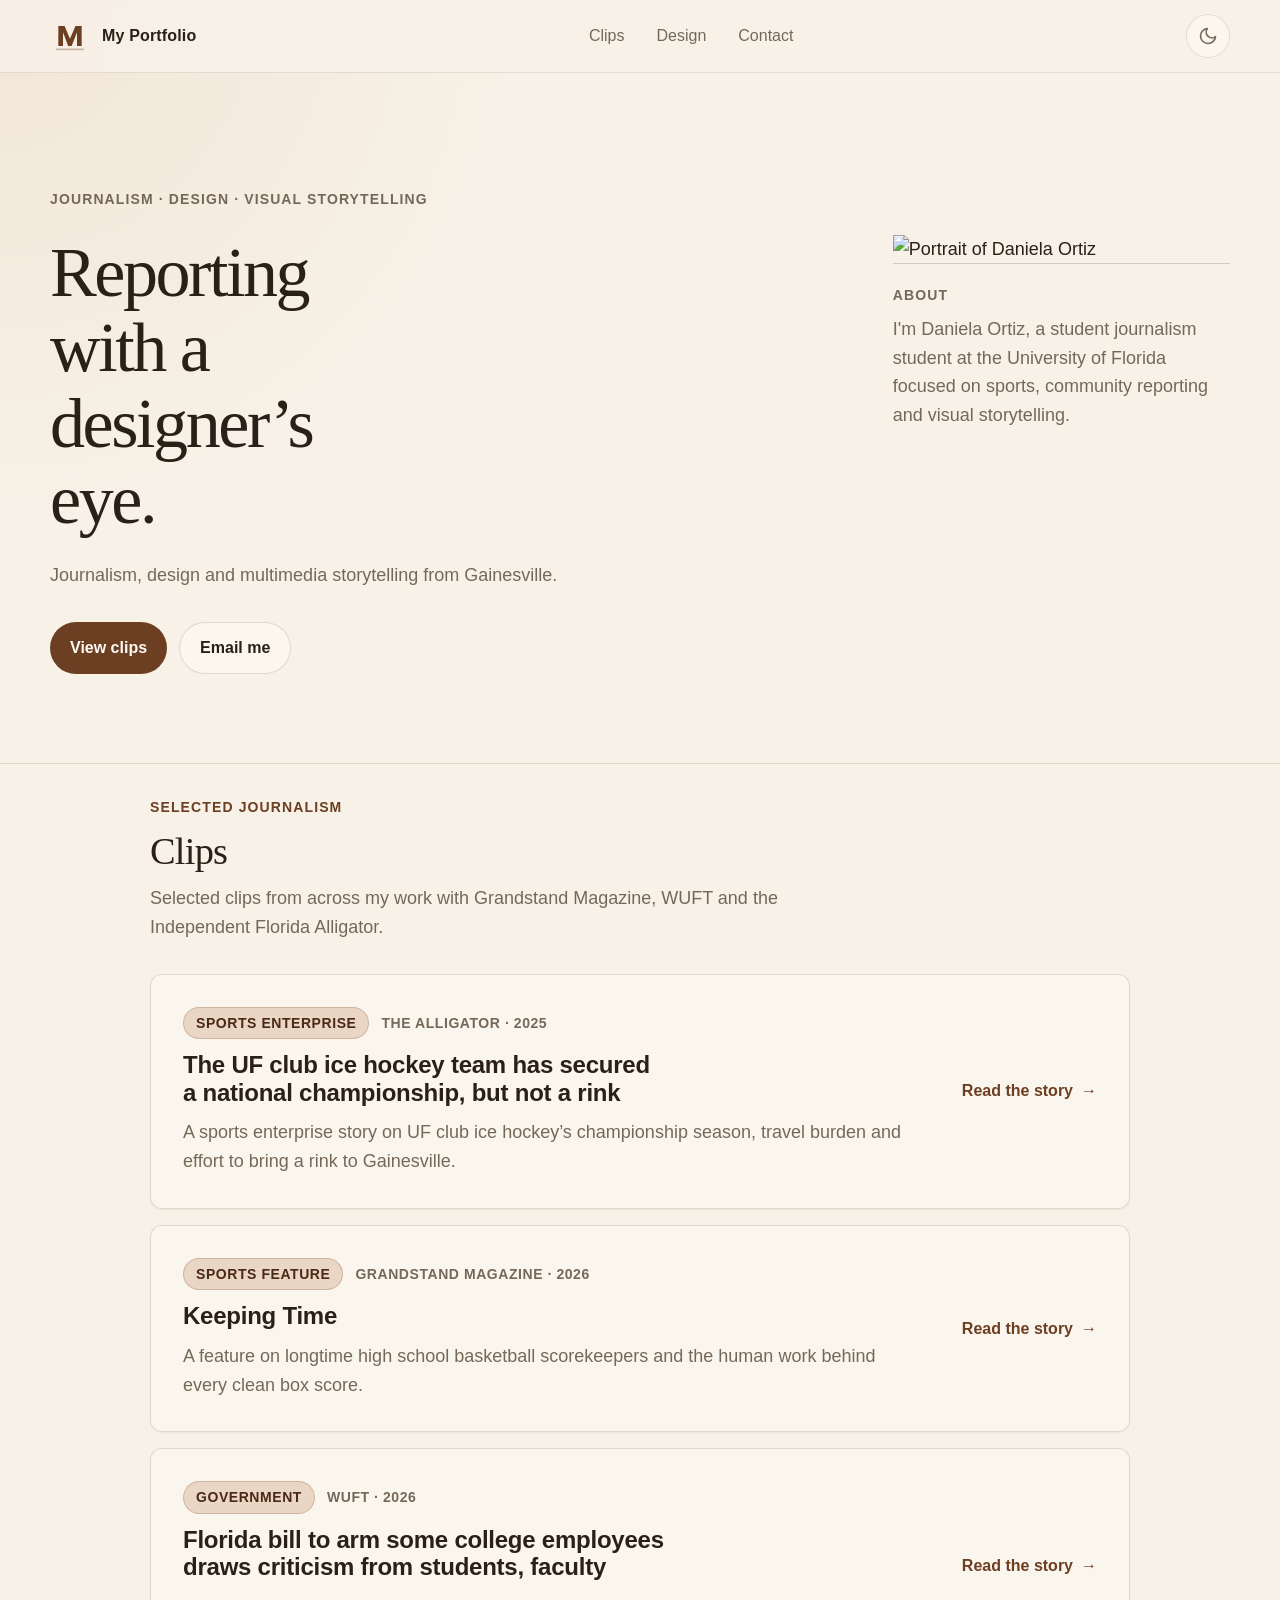
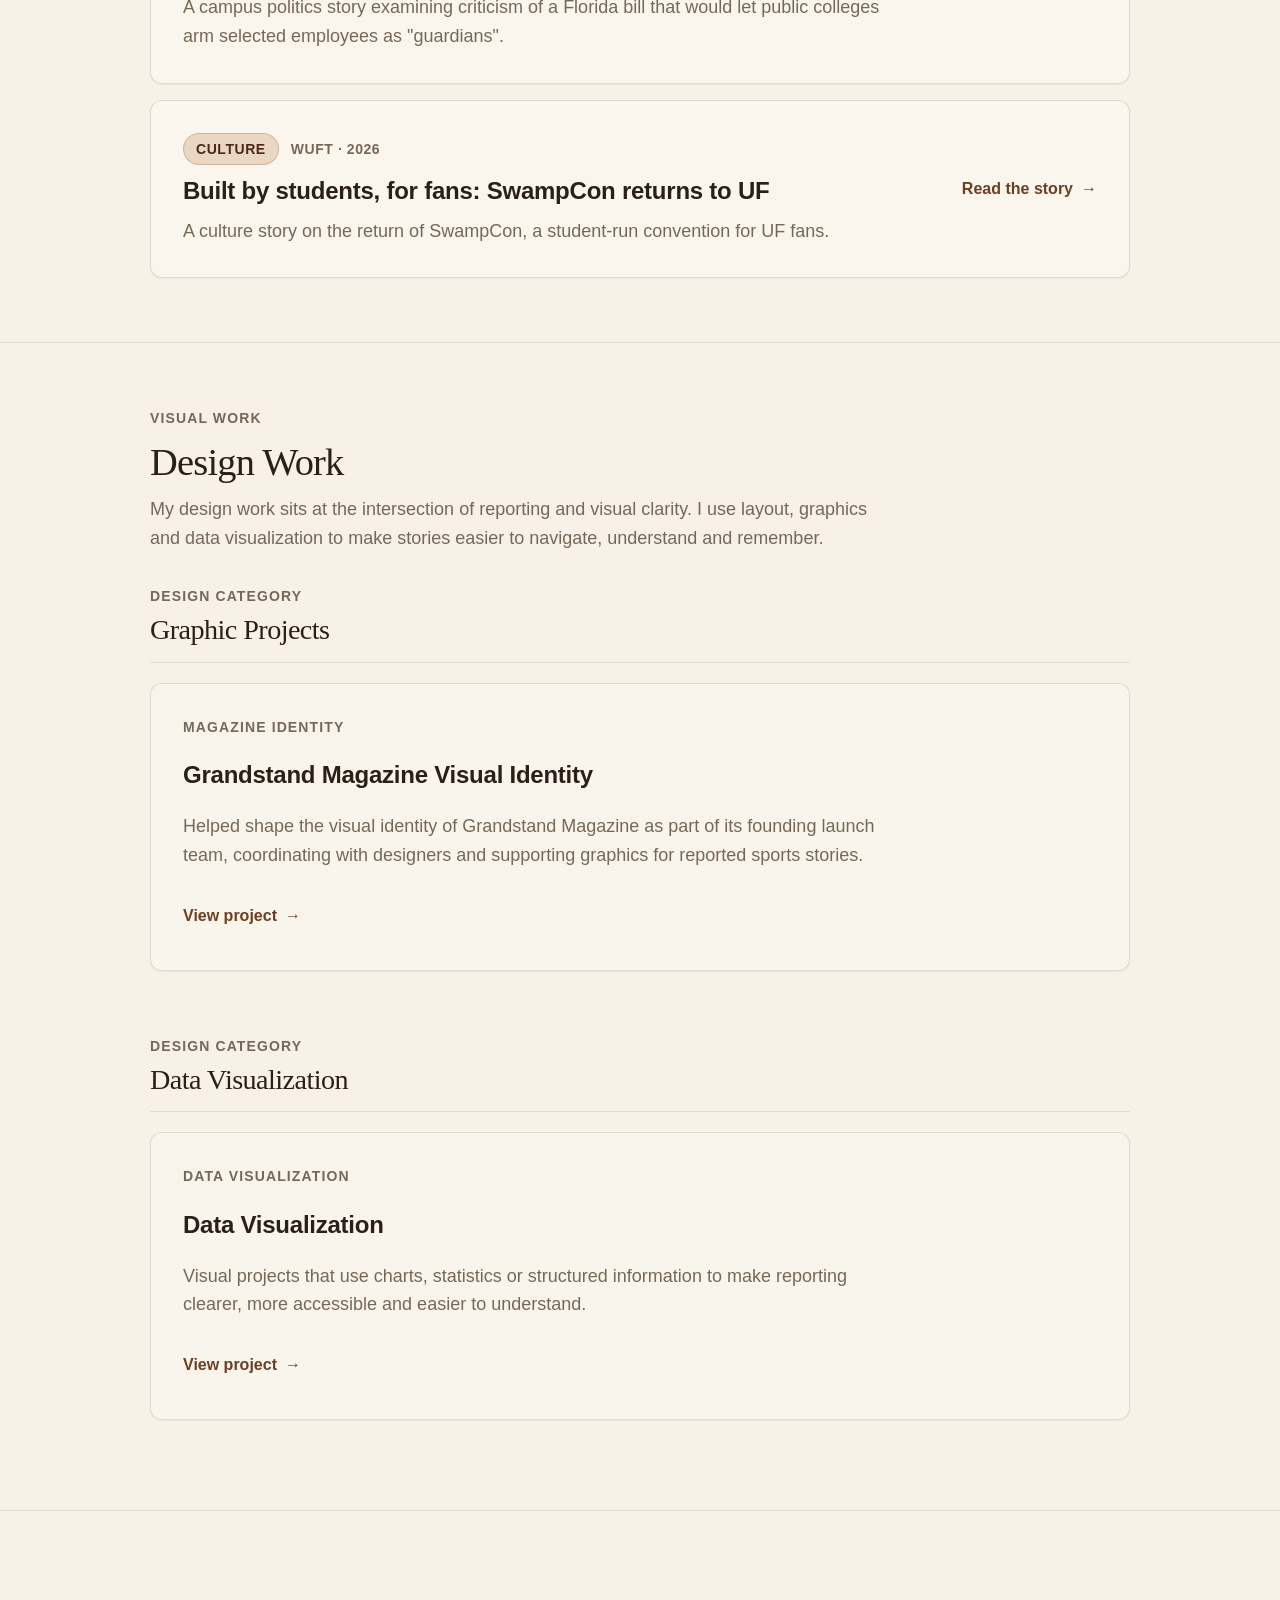
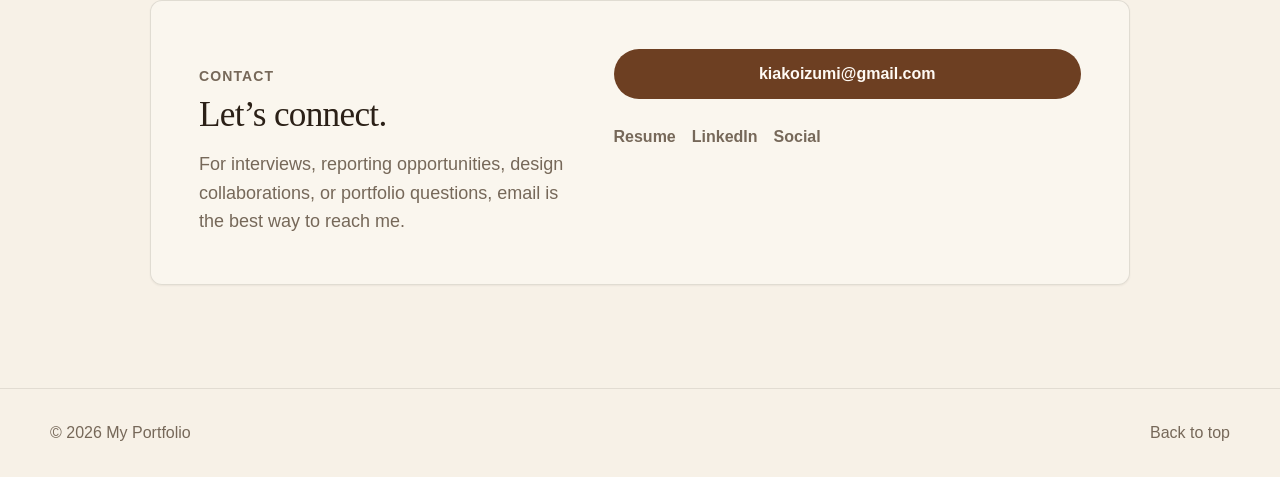
==== index.html @ 0cd1ca22 "Add portfolio website" ====
<!doctype html>
<html lang="en">
  <head>
    <meta charset="utf-8" />
    <meta name="viewport" content="width=device-width, initial-scale=1" />
    <title>Daniela Ortiz | Journalism & Design</title>
    <meta
      name="description"
      content="A minimal portfolio for journalism clips, design work, reporting interests, and contact information."
    />
    <meta property="og:title" content="My Portfolio | Journalism & Design" />
    <meta
      property="og:description"
      content="Journalism clips and design work in a clean, warm portfolio."
    />
    <meta property="og:type" content="website" />
    <link rel="preconnect" href="https://api.fontshare.com" />
    <link
      href="https://api.fontshare.com/v2/css?f[]=boska@400,500,700&f[]=satoshi@400,500,700&display=swap"
      rel="stylesheet"
    />
    <link rel="stylesheet" href="./base.css" />
    <link rel="stylesheet" href="./style.css" />
    <script defer src="./app.js"></script>
  </head>
  <body>
    <a class="skip-link" href="#main">Skip to content</a>

    <header class="site-header">
      <nav class="nav container" aria-label="Primary navigation">
        <a class="brand" href="#top" aria-label="My Portfolio home">
          <svg
            class="brand-mark"
            viewBox="0 0 48 48"
            fill="none"
            aria-hidden="true"
            focusable="false"
          >
            <path
              d="M10 36V12h7.5L24 27.2 30.5 12H38v24h-5.6V19.4L26 36h-4.2l-6.2-16.6V36H10Z"
              fill="currentColor"
            />
            <path
              d="M8 40h32"
              stroke="currentColor"
              stroke-width="2"
              stroke-linecap="round"
              opacity=".32"
            />
          </svg>
          <span>My Portfolio</span>
        </a>

        <div class="nav-links" aria-label="Section links">
          <a href="#clips">Clips</a>
          <a href="#design">Design</a>
          <a href="#contact">Contact</a>
        </div>

        <button class="theme-toggle" type="button" data-theme-toggle aria-label="Switch color theme">
          <svg width="20" height="20" viewBox="0 0 24 24" fill="none" aria-hidden="true">
            <path
              d="M21 12.79A9 9 0 1 1 11.21 3 7 7 0 0 0 21 12.79z"
              stroke="currentColor"
              stroke-width="2"
              stroke-linecap="round"
              stroke-linejoin="round"
            />
          </svg>
        </button>
      </nav>
    </header>

    <main id="main">
      <section class="hero container" id="top" aria-labelledby="hero-title">
        <div class="eyebrow">Journalism · Design · Visual storytelling</div>
        <div class="hero-grid">
          <div class="hero-copy">
            <h1 id="hero-title">Reporting with a designer’s eye.</h1>
            <p>
              Journalism, design and multimedia storytelling from Gainesville.
            </p>
            <div class="hero-actions" aria-label="Primary actions">
              <a class="button button-primary" href="#clips">View clips</a>
              <a class="button button-secondary" href="mailto:dortizjournalist.com">Email me</a>
            </div>
          </div>

          <aside class="hero-aside" aria-label="Portfolio note">
  <figure class="hero-photo-card">
    <img
      src="./assets/daniela-ortiz1.jpg"
      alt="Portrait of Daniela Ortiz"
    />
  </figure>

  <div class="hero-note">
    <p class="note-label">About</p>
    <p>
      I'm Daniela Ortiz, a student journalism student at the University of Florida focused on sports, community reporting and visual storytelling.
    </p>
  </div>
</aside>
        </div>
      </section>

 <section class="section section-tight clips-section" id="clips" aria-labelledby="clips-title">
  <div class="container section-heading">
    <p class="section-kicker">Selected journalism</p>
    <h2 id="clips-title">Clips</h2>
    <p>
      Selected clips from across my work with Grandstand Magazine, WUFT and the Independent Florida Alligator.
    </p>
  </div>

        <div class="container clip-list">
          <article class="clip-card">
            <div class="card-meta">
              <span class="tag">Sports Enterprise</span>
              <span>The Alligator · 2025</span>
            </div>
            <h3>The UF club ice hockey team has secured a national championship, but not a rink</h3>
            <p>
              A sports enterprise story on UF club ice hockey’s championship season, travel burden and effort to bring a rink to Gainesville.
            </p>
            <a class="text-link" href="https://www.alligator.org/article/2025/09/the-uf-club-ice-hockey-team-has-secured-a-national-championship-but-not-a-rink" aria-label="https://www.alligator.org/article/2025/09/the-uf-club-ice-hockey-team-has-secured-a-national-championship-but-not-a-rink">
            Read the story
            </a>
          </article>

          <article class="clip-card">
            <div class="card-meta">
              <span class="tag">Sports Feature</span>
              <span>Grandstand Magazine · 2026</span>
            </div>
            <h3>Keeping Time</h3>
            <p>
              A feature on longtime high school basketball scorekeepers and the human work behind every clean box score.
            </p>
            <a class="text-link" href="https://www.grandstandmag.com/features/high-school-basketball-scorekeepers-gainesville-santa-fe/" aria-label="https://www.grandstandmag.com/features/high-school-basketball-scorekeepers-gainesville-santa-fe/">
              Read the story
            </a>
          </article>

          <article class="clip-card">
            <div class="card-meta">
              <span class="tag">Government</span>
              <span>WUFT · 2026</span>
            </div>
            <h3>Florida bill to arm some college employees draws criticism from students, faculty</h3>
            <p>
              A campus politics story examining criticism of a Florida bill that would 
              let public colleges arm selected employees as "guardians".
            </p>
            <a class="text-link" href="https://www.wuft.org/politics/2026-04-06/florida-bill-to-arm-some-college-employees-draws-criticism-from-students-faculty" aria-label="https://www.wuft.org/politics/2026-04-06/florida-bill-to-arm-some-college-employees-draws-criticism-from-students-faculty">
              Read the story
            </a>
          </article>

          <article class="clip-card">
            <div class="card-meta">
              <span class="tag">Culture</span>
              <span>WUFT · 2026</span>
            </div>
            <h3>Built by students, for fans: SwampCon returns to UF</h3>
            <p>
              A culture story on the return of SwampCon, a student-run convention for UF fans.
            </p>
            <a class="text-link" href="https://www.wuft.org/text/2026-02-28/built-by-students-for-fans-swampcon-returns-to-campus" aria-label="https://www.wuft.org/text/2026-02-28/built-by-students-for-fans-swampcon-returns-to-campus">
              Read the story
            </a>
        </div>
      </section>

  <section class="section design-section" id="design" aria-labelledby="design-title">
  <div class="container section-heading">
    <p class="section-kicker">Visual work</p>
    <h2 id="design-title">Design Work</h2>
    <p>
      My design work sits at the intersection of reporting and visual clarity. I use
      layout, graphics and data visualization to make stories easier to navigate,
      understand and remember.
    </p>
  </div>

  <div class="container design-groups">
    <section class="design-group" aria-labelledby="graphics-title">
      <div class="subsection-heading">
        <p class="section-kicker">Design category</p>
        <h3 id="graphics-title">Graphic Projects</h3>
      </div>

      <div class="design-grid">
        <article class="project-card">
          <p class="project-type">Magazine identity</p>
          <h4>Grandstand Magazine Visual Identity</h4>
          <p>
            Helped shape the visual identity of Grandstand Magazine as part of its
            founding launch team, coordinating with designers and supporting graphics
            for reported sports stories.
          </p>
          <a class="text-link" href="./grandstand-visual-identity.html">
            View project
          </a>
        </article>
      </div>
    </section>

    <section class="design-group" aria-labelledby="dataviz-title">
      <div class="subsection-heading">
        <p class="section-kicker">Design category</p>
        <h3 id="dataviz-title">Data Visualization</h3>
      </div>

      <div class="design-grid">
        <article class="project-card">
          <p class="project-type">Data visualization</p>
          <h4>Data Visualization</h4>
          <p>
            Visual projects that use charts, statistics or structured information to
            make reporting clearer, more accessible and easier to understand.
          </p>
          <a class="text-link" href="./data-visualization.html">
            View project
          </a>
        </article>
      </div>
    </section>
  </div>
</section>
      </section>

      <section class="section contact-section" id="contact" aria-labelledby="contact-title">
        <div class="container contact-card">
          <div>
            <p class="section-kicker">Contact</p>
            <h2 id="contact-title">Let’s connect.</h2>
            <p>
              For interviews, reporting opportunities, design collaborations, or portfolio
              questions, email is the best way to reach me.
            </p>
          </div>
          <div class="contact-actions">
            <a class="button button-primary" href="mailto:kiakoizumi@gmail.com">kiakoizumi@gmail.com</a>
            <div class="social-links" aria-label="Profile links">
              <a href="#" aria-label="Add resume link">Resume</a>
              <a href="#" aria-label="Add LinkedIn link">LinkedIn</a>
              <a href="#" aria-label="Add social link">Social</a>
            </div>
          </div>
        </div>
      </section>
    </main>

    <footer class="site-footer">
      <div class="container footer-inner">
        <p>© 2026 My Portfolio</p>
        <a href="#top">Back to top</a>
      </div>
    </footer>
  </body>
</html>
---- base.css ----
*,
*::before,
*::after {
  box-sizing: border-box;
  margin: 0;
  padding: 0;
}

html {
  -moz-text-size-adjust: none;
  -webkit-text-size-adjust: none;
  text-size-adjust: none;
  -webkit-font-smoothing: antialiased;
  -moz-osx-font-smoothing: grayscale;
  text-rendering: optimizeLegibility;
  scroll-behavior: smooth;
  hanging-punctuation: first last;
  scroll-padding-top: var(--space-20);
}

body {
  min-height: 100dvh;
  line-height: 1.6;
  font-family: var(--font-body, sans-serif);
  font-size: var(--text-base);
  color: var(--color-text);
  background-color: var(--color-bg);
}

img,
picture,
video,
canvas,
svg {
  display: block;
  max-width: 100%;
  height: auto;
}

ul[role='list'],
ol[role='list'] {
  list-style: none;
}

input,
button,
textarea,
select {
  font: inherit;
  color: inherit;
}

h1,
h2,
h3,
h4,
h5,
h6 {
  text-wrap: balance;
  line-height: 1.08;
}

p,
li,
figcaption {
  text-wrap: pretty;
  max-width: 72ch;
}

::selection {
  background: oklch(from var(--color-accent) l c h / 0.22);
  color: var(--color-text);
}

:focus-visible {
  outline: 2px solid var(--color-accent);
  outline-offset: 3px;
  border-radius: var(--radius-sm);
}

@media (prefers-reduced-motion: reduce) {
  *,
  *::before,
  *::after {
    animation-duration: 0.01ms !important;
    animation-iteration-count: 1 !important;
    scroll-behavior: auto !important;
    transition-duration: 0.01ms !important;
  }
}

button {
  cursor: pointer;
  background: none;
  border: none;
}

table {
  border-collapse: collapse;
  width: 100%;
}

a,
button,
[role='button'],
[role='link'],
input,
textarea,
select {
  transition:
    color var(--transition-interactive),
    background var(--transition-interactive),
    border-color var(--transition-interactive),
    box-shadow var(--transition-interactive),
    transform var(--transition-interactive);
}

.sr-only {
  position: absolute;
  width: 1px;
  height: 1px;
  padding: 0;
  margin: -1px;
  overflow: hidden;
  clip: rect(0, 0, 0, 0);
  white-space: nowrap;
  border-width: 0;
}
---- style.css ----
:root,
[data-theme='light'] {
  --font-display: 'Boska', Georgia, serif;
  --font-body: 'Satoshi', 'Inter', sans-serif;

  --text-xs: clamp(0.75rem, 0.7rem + 0.25vw, 0.875rem);
  --text-sm: clamp(0.875rem, 0.8rem + 0.35vw, 1rem);
  --text-base: clamp(1rem, 0.95rem + 0.25vw, 1.125rem);
  --text-lg: clamp(1.125rem, 1rem + 0.75vw, 1.5rem);
  --text-xl: clamp(1.5rem, 1.2rem + 1.25vw, 2.25rem);
  --text-2xl: clamp(2.2rem, 1.5rem + 3.6vw, 5rem);

  --space-1: 0.25rem;
  --space-2: 0.5rem;
  --space-3: 0.75rem;
  --space-4: 1rem;
  --space-5: 1.25rem;
  --space-6: 1.5rem;
  --space-8: 2rem;
  --space-10: 2.5rem;
  --space-12: 3rem;
  --space-16: 4rem;
  --space-20: 5rem;
  --space-24: 6rem;
  --space-32: 8rem;

  --color-bg: #f7f1e7;
  --color-surface: #fbf7ef;
  --color-surface-2: #f0e6d8;
  --color-surface-3: #e5d5c0;
  --color-text: #2b2017;
  --color-muted: #766859;
  --color-faint: #a99b8a;
  --color-border: #d8c8b3;
  --color-accent: #6d3f22;
  --color-accent-strong: #4c2816;
  --color-accent-soft: #ead6c4;

  --radius-sm: 0.375rem;
  --radius-md: 0.5rem;
  --radius-lg: 0.75rem;
  --radius-xl: 1rem;
  --radius-full: 9999px;

  --shadow-sm: 0 1px 2px oklch(0.25 0.04 55 / 0.06);
  --shadow-md:
    0 2px 6px oklch(0.25 0.04 55 / 0.08),
    0 14px 34px oklch(0.25 0.04 55 / 0.08);
  --transition-interactive: 180ms cubic-bezier(0.16, 1, 0.3, 1);

  --content-narrow: 640px;
  --content-default: 980px;
  --content-wide: 1180px;
}

[data-theme='dark'] {
  --color-bg: #18130f;
  --color-surface: #211a15;
  --color-surface-2: #2b221b;
  --color-surface-3: #382b21;
  --color-text: #eee5da;
  --color-muted: #b7a999;
  --color-faint: #807365;
  --color-border: #4a3a2d;
  --color-accent: #d6a276;
  --color-accent-strong: #efd0b2;
  --color-accent-soft: #4a3527;
  --shadow-sm: 0 1px 2px oklch(0 0 0 / 0.32);
  --shadow-md:
    0 2px 8px oklch(0 0 0 / 0.32),
    0 16px 40px oklch(0 0 0 / 0.22);
}

body {
  background:
    radial-gradient(circle at top left, oklch(from var(--color-accent-soft) l c h / 0.45), transparent 32rem),
    linear-gradient(180deg, var(--color-bg), var(--color-bg));
}

a {
  color: inherit;
  text-decoration: none;
}

.skip-link {
  position: fixed;
  left: var(--space-4);
  top: var(--space-4);
  z-index: 100;
  transform: translateY(-160%);
  border: 1px solid var(--color-border);
  border-radius: var(--radius-full);
  background: var(--color-surface);
  color: var(--color-text);
  padding: var(--space-3) var(--space-4);
  box-shadow: var(--shadow-sm);
}

.skip-link:focus {
  transform: translateY(0);
}

.container {
  width: min(100% - clamp(var(--space-6), 6vw, var(--space-16)), var(--content-wide));
  margin-inline: auto;
}

.site-header {
  position: sticky;
  top: 0;
  z-index: 50;
  border-bottom: 1px solid oklch(from var(--color-text) l c h / 0.1);
  background: oklch(from var(--color-bg) l c h / 0.88);
  backdrop-filter: blur(16px);
}

.nav {
  min-height: 72px;
  display: flex;
  align-items: center;
  justify-content: space-between;
  gap: var(--space-4);
}

.brand {
  display: inline-flex;
  align-items: center;
  gap: var(--space-3);
  min-height: 44px;
  font-size: var(--text-sm);
  font-weight: 700;
  letter-spacing: 0.01em;
}

.brand-mark {
  width: 40px;
  color: var(--color-accent);
}

.nav-links {
  display: flex;
  align-items: center;
  gap: clamp(var(--space-3), 3vw, var(--space-8));
  color: var(--color-muted);
  font-size: var(--text-sm);
  font-weight: 500;
}

.nav-links a {
  min-height: 44px;
  display: inline-flex;
  align-items: center;
}

.nav-links a:hover,
.text-link:hover,
.site-footer a:hover,
.social-links a:hover {
  color: var(--color-accent-strong);
}

.theme-toggle {
  width: 44px;
  height: 44px;
  display: grid;
  place-items: center;
  border: 1px solid oklch(from var(--color-text) l c h / 0.12);
  border-radius: var(--radius-full);
  color: var(--color-muted);
  background: var(--color-surface);
}

.theme-toggle:hover {
  color: var(--color-accent-strong);
  box-shadow: var(--shadow-sm);
}

.hero {
  padding-block: clamp(var(--space-16), 9vw, var(--space-32)) clamp(var(--space-12), 7vw, var(--space-24));
}

.eyebrow,
.section-kicker,
.project-type,
.note-label,
.card-meta {
  color: var(--color-muted);
  font-size: var(--text-xs);
  font-weight: 700;
  letter-spacing: 0.08em;
  text-transform: uppercase;
}

.hero-grid {
  display: grid;
  grid-template-columns: minmax(0, 1fr);
  gap: var(--space-10);
  align-items: start;
  margin-top: var(--space-6);
}

.hero-copy h1 {
  max-width: 9.5ch;
  font-family: var(--font-display);
  font-size: var(--text-2xl);
  font-weight: 500;
  letter-spacing: -0.035em;
}

.hero-copy p {
  margin-top: var(--space-6);
  max-width: 62ch;
  color: var(--color-muted);
}

.hero-actions {
  display: flex;
  flex-wrap: wrap;
  gap: var(--space-3);
  margin-top: var(--space-8);
}

.button {
  min-height: 44px;
  display: inline-flex;
  align-items: center;
  justify-content: center;
  border-radius: var(--radius-full);
  padding: var(--space-3) var(--space-5);
  font-size: var(--text-sm);
  font-weight: 700;
}

.button-primary {
  background: var(--color-accent);
  color: #fffaf4;
}

.button-primary:hover {
  background: var(--color-accent-strong);
  transform: translateY(-1px);
}

.button-secondary {
  border: 1px solid oklch(from var(--color-text) l c h / 0.14);
  background: var(--color-surface);
  color: var(--color-text);
}

.button-secondary:hover {
  border-color: oklch(from var(--color-accent) l c h / 0.45);
  box-shadow: var(--shadow-sm);
}

.hero-note {
  max-width: 420px;
  border-top: 1px solid oklch(from var(--color-text) l c h / 0.18);
  padding-top: var(--space-5);
}

.hero-note p:last-child {
  margin-top: var(--space-2);
  color: var(--color-muted);
}

.section {
  padding-block: clamp(var(--space-14, 3.5rem), 7vw, var(--space-24));
}

.section-tight {
  padding-top: var(--space-8);
}

.section-heading {
  display: grid;
  gap: var(--space-3);
  max-width: var(--content-default);
}

.section-heading h2,
.about-grid h2,
.contact-card h2 {
  font-family: var(--font-display);
  font-size: var(--text-xl);
  font-weight: 500;
  letter-spacing: -0.02em;
}

.section-heading p:last-child,
.contact-card p,
.about-copy {
  color: var(--color-muted);
}

.clip-list {
  display: grid;
  gap: var(--space-4);
  margin-top: var(--space-8);
  max-width: var(--content-default);
}

.clip-card,
.project-card,
.contact-card {
  border: 1px solid oklch(from var(--color-text) l c h / 0.12);
  border-radius: var(--radius-lg);
  background: oklch(from var(--color-surface) l c h / 0.82);
  box-shadow: var(--shadow-sm);
}

.clip-card {
  display: grid;
  gap: var(--space-3);
  padding: clamp(var(--space-5), 4vw, var(--space-8));
}

.clip-card:hover,
.project-card:hover {
  box-shadow: var(--shadow-md);
  transform: translateY(-1px);
}

.card-meta {
  display: flex;
  flex-wrap: wrap;
  align-items: center;
  gap: var(--space-3);
  letter-spacing: 0.04em;
}

.tag {
  display: inline-flex;
  align-items: center;
  min-height: 28px;
  border: 1px solid oklch(from var(--color-accent) l c h / 0.22);
  border-radius: var(--radius-full);
  background: var(--color-accent-soft);
  color: var(--color-accent-strong);
  padding: var(--space-1) var(--space-3);
}

.clip-card h3,
.project-card h4 {
  font-size: var(--text-lg);
  font-weight: 700;
  letter-spacing: -0.01em;
}

.clip-card p,
.project-card p:not(.project-type) {
  color: var(--color-muted);
}

.text-link {
  width: max-content;
  min-height: 44px;
  display: inline-flex;
  align-items: center;
  color: var(--color-accent);
  font-size: var(--text-sm);
  font-weight: 700;
}

.text-link::after {
  content: '→';
  margin-left: var(--space-2);
}

.design-groups {
  display: grid;
  gap: clamp(var(--space-10), 6vw, var(--space-16));
  margin-top: var(--space-10);
}

.design-group {
  display: grid;
  gap: var(--space-5);
}

#design .design-groups {
  max-width: var(--content-default);
  margin-inline: auto;
}

.design-section {
  padding-top: clamp(var(--space-6), 4vw, var(--space-12));
}

.subsection-heading {
  display: grid;
  gap: var(--space-2);
  padding-bottom: var(--space-4);
  border-bottom: 1px solid oklch(from var(--color-text) l c h / 0.1);
}

.subsection-heading h3 {
  font-family: var(--font-display);
  font-size: var(--text-xl);
  font-weight: 500;
  letter-spacing: -0.02em;
}

.design-grid {
  display: grid;
  grid-template-columns: repeat(auto-fit, minmax(min(100%, 360px), 1fr));
  gap: var(--space-4);
}


.project-card h4 {
  font-size: var(--text-lg);
  font-weight: 700;
  letter-spacing: -0.01em;
}

.project-card {
  min-height: 280px;
  display: flex;
  flex-direction: column;
  justify-content: space-between;
  gap: var(--space-6);
  padding: clamp(var(--space-5), 4vw, var(--space-8));
}

.featured-project {
  grid-column: 1 / -1;
  min-height: 360px;
}

.project-surface {
  display: grid;
  gap: var(--space-2);
  max-width: 340px;
  border: 1px solid oklch(from var(--color-text) l c h / 0.1);
  border-radius: var(--radius-md);
  background: var(--color-surface-2);
  padding: var(--space-4);
}

.project-surface span {
  display: block;
  height: 12px;
  border-radius: var(--radius-full);
  background: oklch(from var(--color-text) l c h / 0.18);
}

.project-surface span:nth-child(1) {
  width: 72%;
}

.project-surface span:nth-child(2) {
  width: 100%;
}

.project-surface span:nth-child(3) {
  width: 48%;
}

.about-section {
  border-block: 1px solid oklch(from var(--color-text) l c h / 0.1);
  background: oklch(from var(--color-surface) l c h / 0.48);
}

.about-grid {
  display: grid;
  gap: var(--space-8);
  max-width: var(--content-default);
}

.about-copy {
  display: grid;
  gap: var(--space-5);
}

.contact-section {
  padding-bottom: clamp(var(--space-16), 8vw, var(--space-32));
}

.contact-card {
  display: grid;
  gap: var(--space-8);
  padding: clamp(var(--space-6), 5vw, var(--space-12));
  max-width: var(--content-default);
}

.contact-card h2 {
  margin-top: var(--space-2);
}

.contact-card p {
  margin-top: var(--space-4);
}

.contact-actions {
  display: grid;
  gap: var(--space-4);
  align-content: start;
}

.social-links {
  display: flex;
  flex-wrap: wrap;
  gap: var(--space-4);
  color: var(--color-muted);
  font-size: var(--text-sm);
  font-weight: 700;
}

.social-links a {
  min-height: 44px;
  display: inline-flex;
  align-items: center;
}

.site-footer {
  border-top: 1px solid oklch(from var(--color-text) l c h / 0.1);
  color: var(--color-muted);
  font-size: var(--text-sm);
}

.footer-inner {
  min-height: 88px;
  display: flex;
  align-items: center;
  justify-content: space-between;
  gap: var(--space-4);
}

@media (min-width: 760px) {
  .hero-grid {
    grid-template-columns: minmax(0, 1fr) minmax(260px, 0.42fr);
  }

  .clip-card {
    grid-template-columns: 1fr auto;
    align-items: center;
  }

  .clip-card .card-meta,
  .clip-card h3,
  .clip-card p {
    grid-column: 1;
  }

  .clip-card .text-link {
    grid-column: 2;
    grid-row: 1 / span 3;
    align-self: center;
  }

  .featured-project {
    display: grid;
    grid-template-columns: 0.85fr 1fr auto;
    align-items: end;
  }

  .about-grid,
  .contact-card {
    grid-template-columns: 0.9fr 1.1fr;
  }
}

@media (max-width: 680px) {
  .nav {
    min-height: auto;
    display: grid;
    grid-template-columns: 1fr auto;
    padding-block: var(--space-3);
  }

  .nav-links {
    grid-column: 1 / -1;
    justify-content: space-between;
    gap: var(--space-2);
    padding-top: var(--space-2);
    border-top: 1px solid oklch(from var(--color-text) l c h / 0.08);
  }

  .nav-links a {
    min-height: 40px;
  }

  .brand-mark {
    width: 36px;
  }

  .hero {
    padding-top: var(--space-12);
  }

  .hero-copy h1 {
    max-width: 10ch;
  }

  .button,
  .button-primary,
  .button-secondary {
    width: 100%;
  }

  .contact-actions .button {
    justify-content: center;
  }

.project-page.container {
  max-width: 980px !important;
}

.project-page .image-gallery {
  display: grid !important;
  grid-template-columns: repeat(auto-fit, minmax(min(100%, 320px), 1fr)) !important;
  gap: var(--space-6) !important;
  max-width: 900px !important;
  margin-inline: auto !important;
  margin-top: var(--space-12) !important;
}

.project-page .image-gallery figure {
  margin: 0 !important;
  max-width: 100% !important;
}

.project-page .image-gallery img {
  width: 100% !important;
  max-width: 100% !important;
  max-height: 420px !important;
  object-fit: contain !important;
}
.gallery-link {
  display: block;
  border-radius: var(--radius-md);
}

.gallery-link img {
  transition:
    transform var(--transition-interactive),
    box-shadow var(--transition-interactive);
}
.gallery-link:hover img {
  transform: scale(1.01);
  box-shadow: var(--shadow-md);
}
.gallery-link:focus-visible {
  outline: 2px solid var(--color-accent);
  outline-offset: 4px;
}
.gallery-hint {
  margin-top: var(--space-3);
  color: var(--color-muted);
  font-size: var(--text-sm);
}
}

.datawrapper-list {
  display: grid;
  gap: var(--space-4);
  max-width: 860px;
  margin-top: var(--space-12);
}

.datawrapper-card {
  display: grid;
  gap: var(--space-3);
  border: 1px solid oklch(from var(--color-text) l c h / 0.12);
  border-radius: var(--radius-lg);
  background: oklch(from var(--color-surface) l c h / 0.82);
  box-shadow: var(--shadow-sm);
  padding: clamp(var(--space-5), 4vw, var(--space-8));
}

.datawrapper-card:hover {
  box-shadow: var(--shadow-md);
  transform: translateY(-1px);
}

.datawrapper-card h2 {
  font-size: var(--text-lg);
  font-weight: 700;
  letter-spacing: -0.01em;
}

.datawrapper-card p {
  color: var(--color-muted);
}

/* Gentle section hierarchy */

.clips-section {
  padding-bottom: clamp(var(--space-10), 6vw, var(--space-16));
}


.clips-section .section-kicker {
  color: var(--color-accent);
}

.clips-section .clip-card {
  border-color: oklch(from var(--color-accent) l c h / 0.16);
}

.design-section {
  padding-top: clamp(var(--space-10), 6vw, var(--space-16));
  border-top: 1px solid oklch(from var(--color-text) l c h / 0.1);
}


.design-section .section-kicker,
.design-section .subsection-heading .section-kicker {
  color: var(--color-muted);
}

.design-section .section-heading h2 {
  font-size: clamp(1.75rem, 3vw, 2.75rem);
}

.design-section .design-groups {
  margin-top: var(--space-8);
}

.design-section .subsection-heading h3 {
  font-size: clamp(1.35rem, 2.2vw, 2rem);
}

.design-section .project-card {
  background: oklch(from var(--color-surface) l c h / 0.72);
}

/* Clips sizing reset */

#clips .section-heading h2,
.clips-section .section-heading h2 {
  font-size: clamp(1.75rem, 3vw, 2.75rem) !important;
  line-height: 1.08 !important;
}

#clips .clip-card h3,
.clips-section .clip-card h3 {
  font-family: var(--font-body) !important;
  font-size: var(--text-lg) !important;
  font-weight: 700 !important;
  line-height: 1.15 !important;
}

.clips-section {
  border-top: 1px solid oklch(from var(--color-text) l c h / 0.12);
}

.contact-section {
  border-top: 1px solid oklch(from var(--color-text) l c h / 0.12);
}
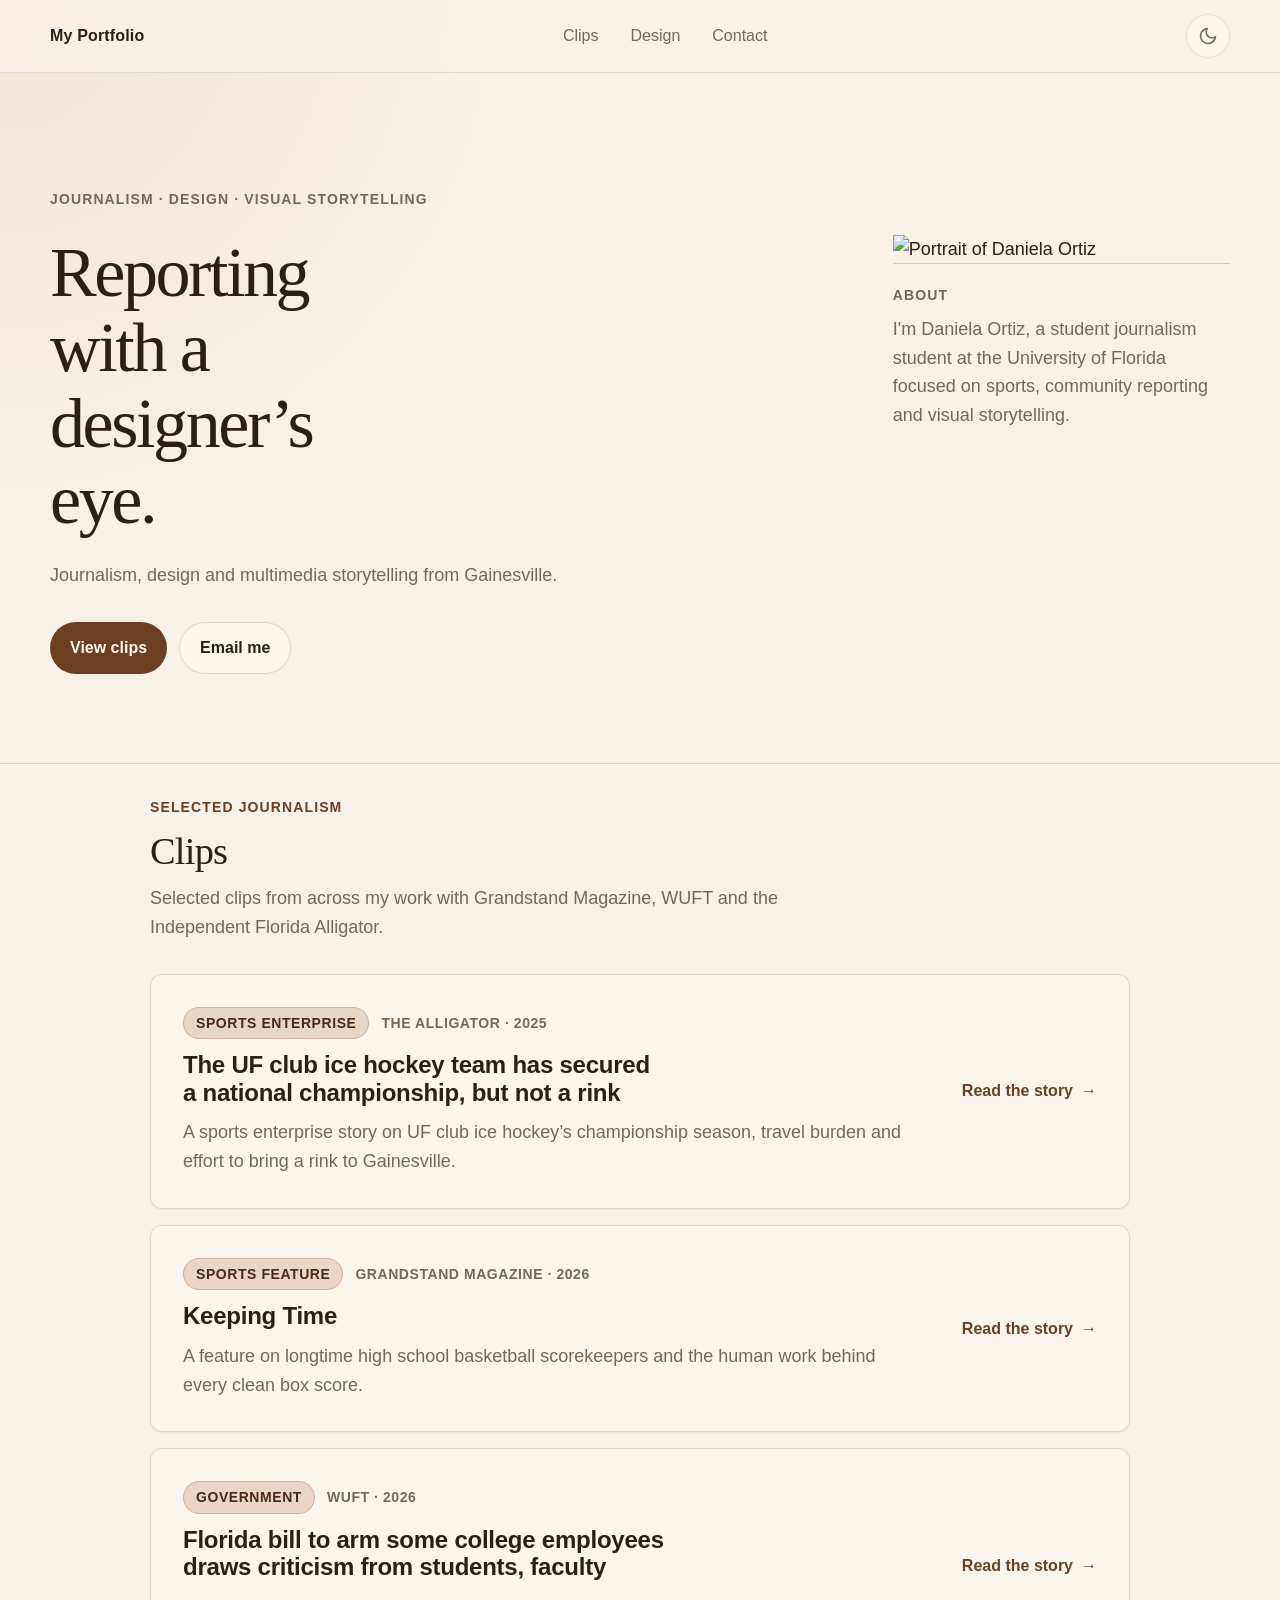
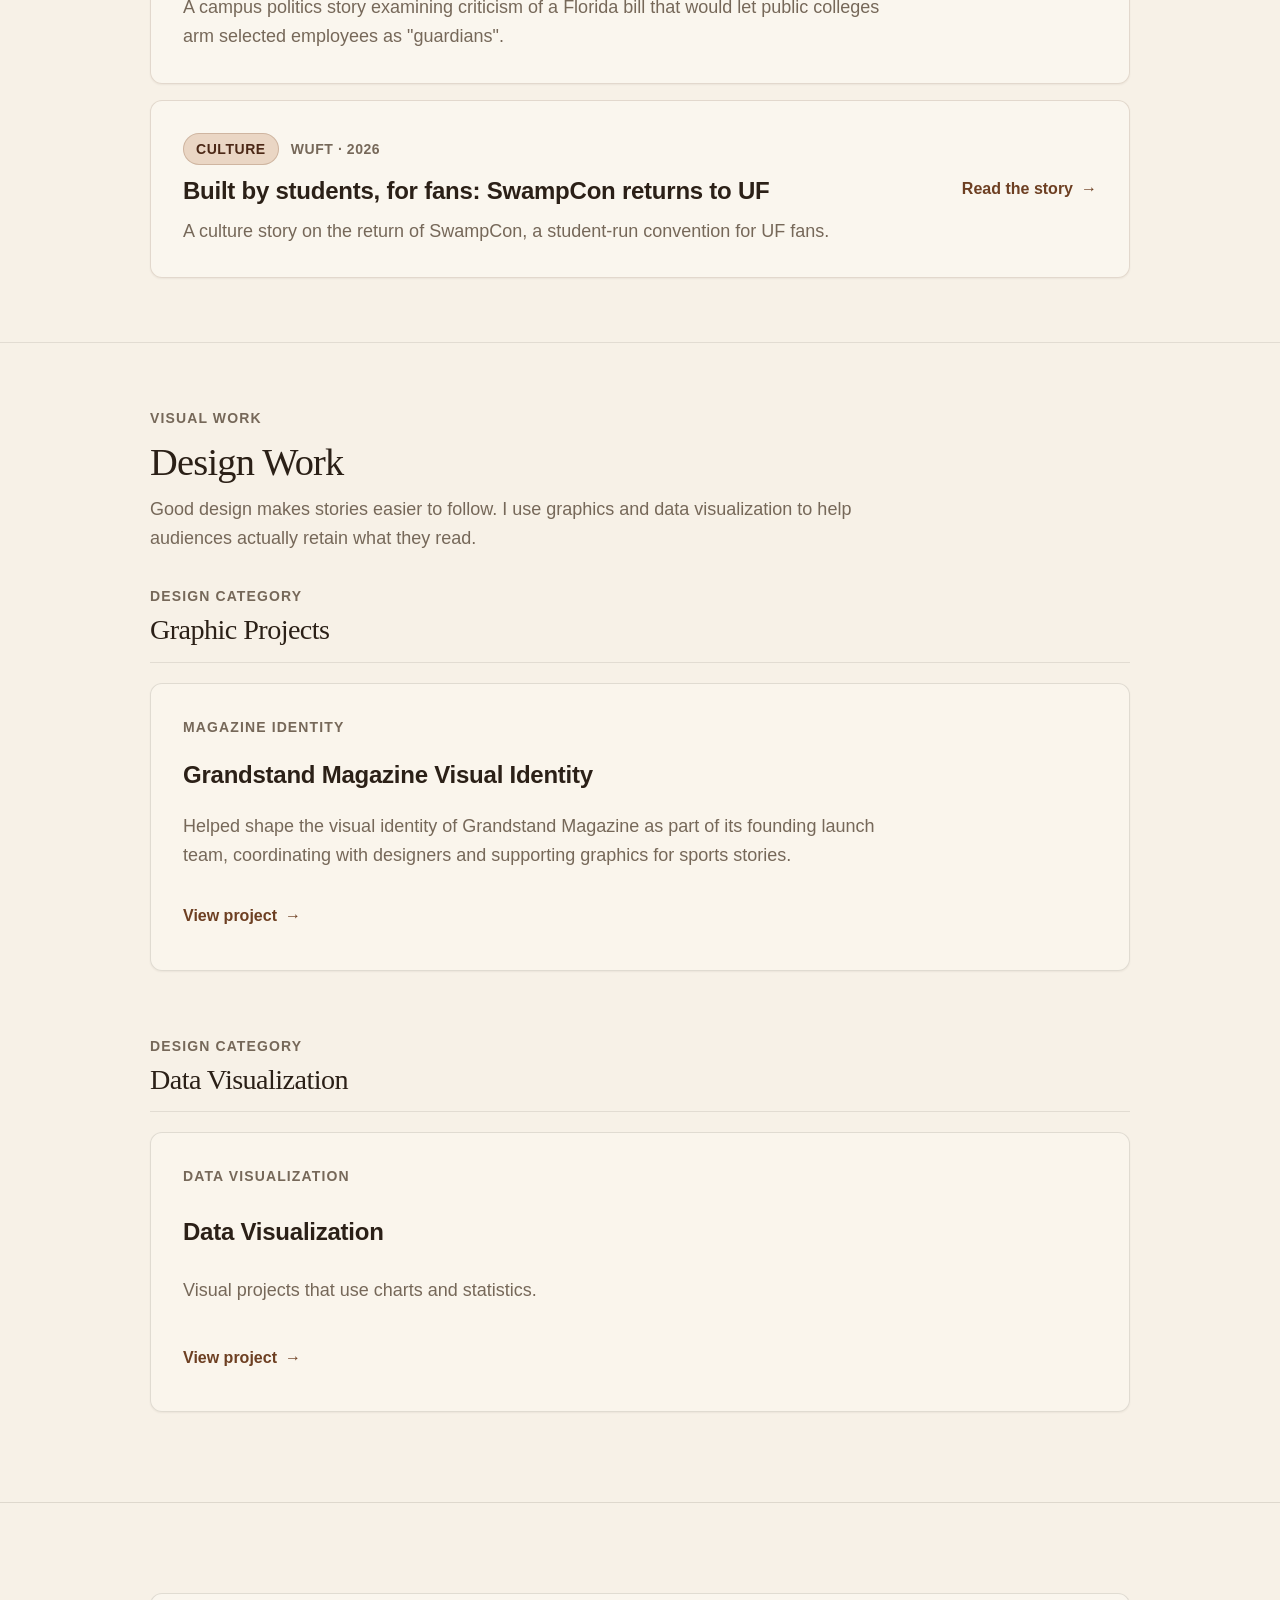
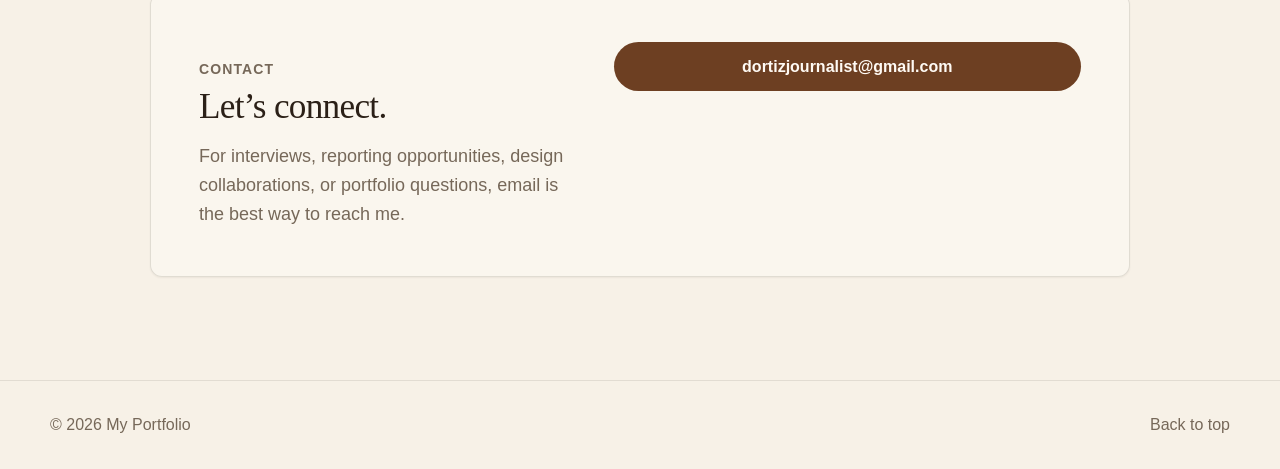
==== commit c27c5fe3: "Simplify text in Grandstand Magazine section" ====
--- a/index.html
+++ b/index.html
@@ -29,25 +29,7 @@
     <header class="site-header">
       <nav class="nav container" aria-label="Primary navigation">
         <a class="brand" href="#top" aria-label="My Portfolio home">
-          <svg
-            class="brand-mark"
-            viewBox="0 0 48 48"
-            fill="none"
-            aria-hidden="true"
-            focusable="false"
-          >
-            <path
-              d="M10 36V12h7.5L24 27.2 30.5 12H38v24h-5.6V19.4L26 36h-4.2l-6.2-16.6V36H10Z"
-              fill="currentColor"
-            />
-            <path
-              d="M8 40h32"
-              stroke="currentColor"
-              stroke-width="2"
-              stroke-linecap="round"
-              opacity=".32"
-            />
-          </svg>
+      
           <span>My Portfolio</span>
         </a>
 
@@ -177,9 +159,7 @@
     <p class="section-kicker">Visual work</p>
     <h2 id="design-title">Design Work</h2>
     <p>
-      My design work sits at the intersection of reporting and visual clarity. I use
-      layout, graphics and data visualization to make stories easier to navigate,
-      understand and remember.
+      Good design makes stories easier to follow. I use graphics and data visualization to help audiences actually retain what they read.
     </p>
   </div>
 
@@ -197,7 +177,7 @@
           <p>
             Helped shape the visual identity of Grandstand Magazine as part of its
             founding launch team, coordinating with designers and supporting graphics
-            for reported sports stories.
+            for sports stories.
           </p>
           <a class="text-link" href="./grandstand-visual-identity.html">
             View project
@@ -217,8 +197,7 @@
           <p class="project-type">Data visualization</p>
           <h4>Data Visualization</h4>
           <p>
-            Visual projects that use charts, statistics or structured information to
-            make reporting clearer, more accessible and easier to understand.
+            Visual projects that use charts and statistics.
           </p>
           <a class="text-link" href="./data-visualization.html">
             View project
@@ -241,11 +220,7 @@
             </p>
           </div>
           <div class="contact-actions">
-            <a class="button button-primary" href="mailto:kiakoizumi@gmail.com">kiakoizumi@gmail.com</a>
-            <div class="social-links" aria-label="Profile links">
-              <a href="#" aria-label="Add resume link">Resume</a>
-              <a href="#" aria-label="Add LinkedIn link">LinkedIn</a>
-              <a href="#" aria-label="Add social link">Social</a>
+            <a class="button button-primary" href="mailto:dortizjournalist@gmail.com">dortizjournalist@gmail.com</a>
             </div>
           </div>
         </div>
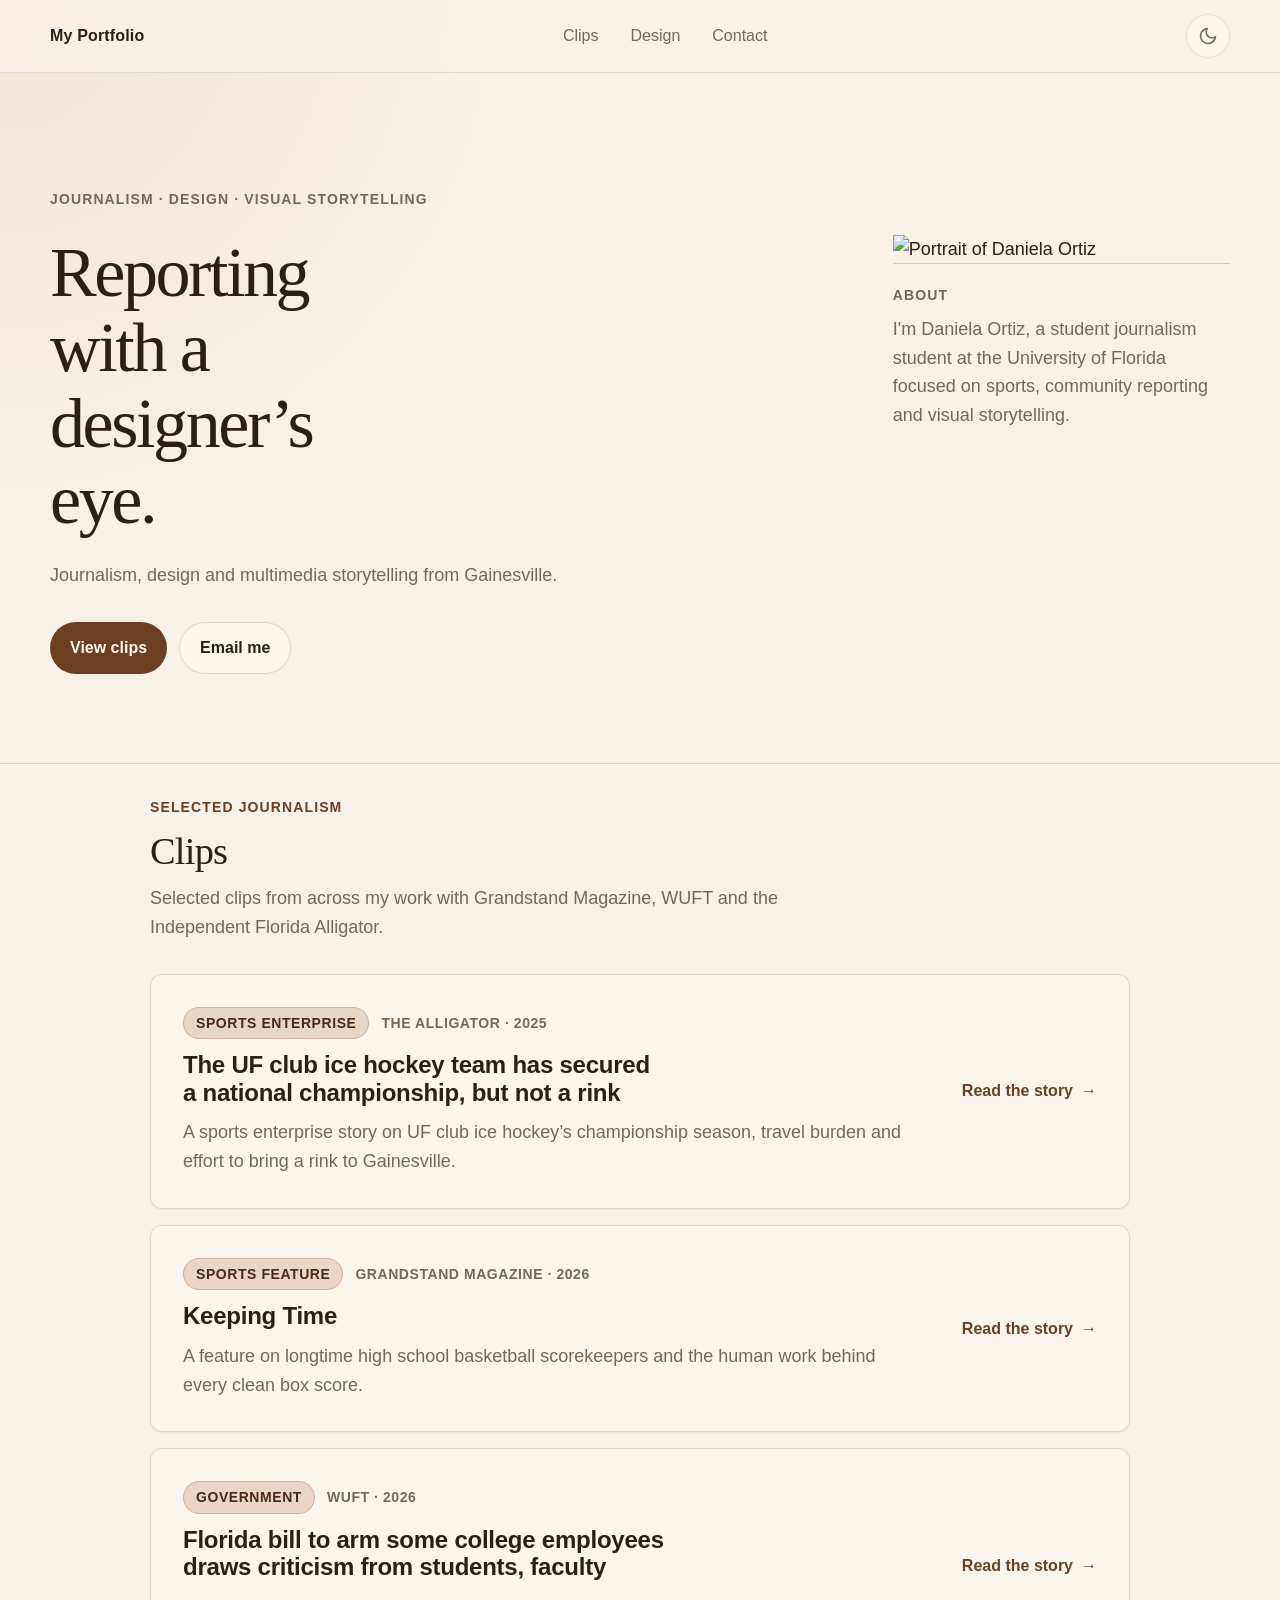
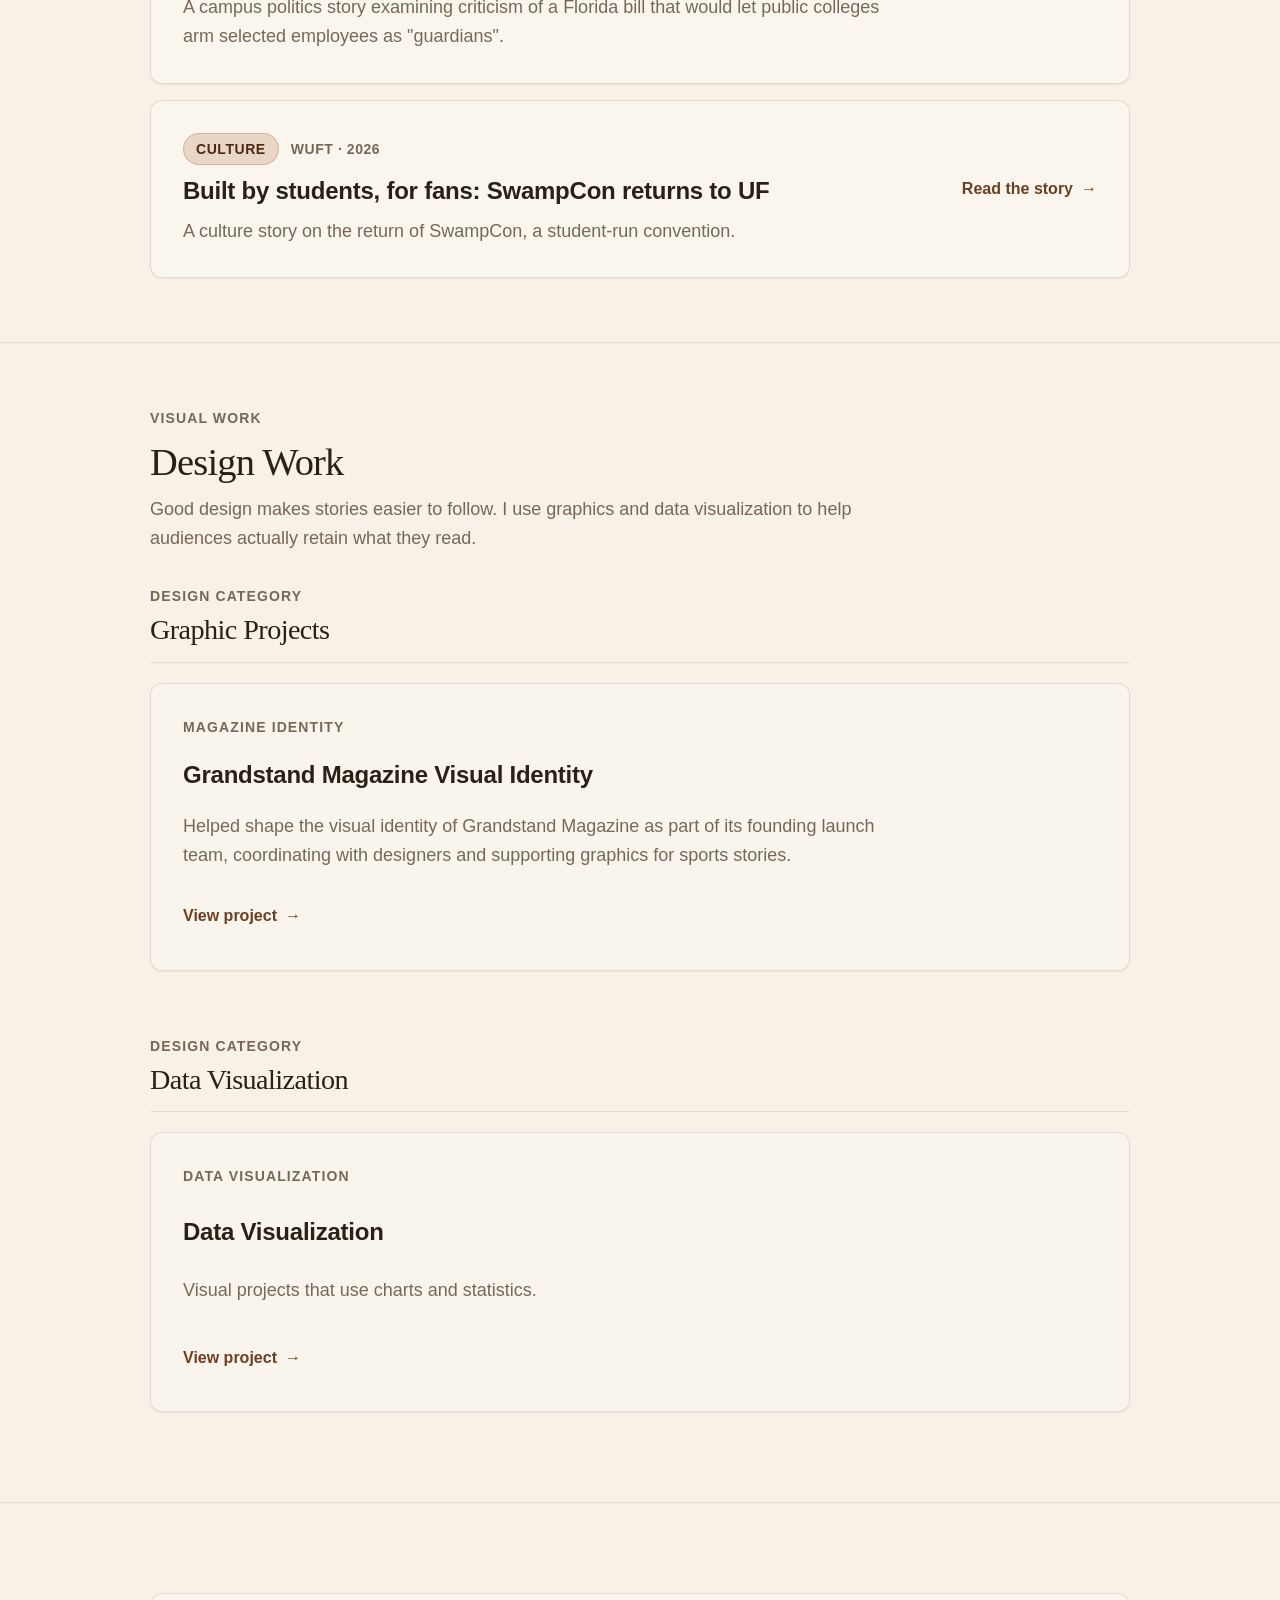
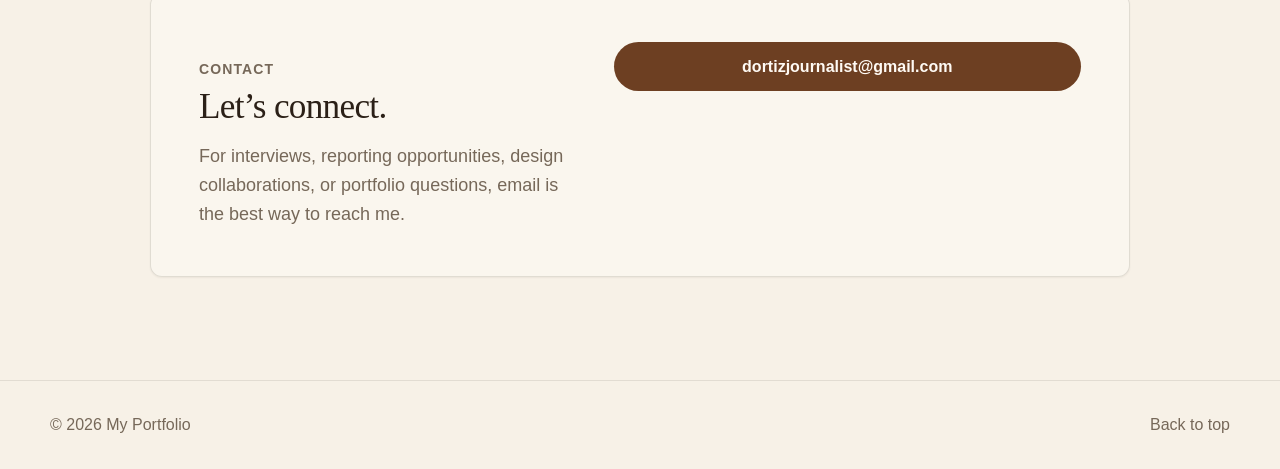
==== commit 6bf9ac69: "Update story description for SwampCon article Removed 'for UF fans' from the story description." ====
--- a/index.html
+++ b/index.html
@@ -146,7 +146,7 @@
             </div>
             <h3>Built by students, for fans: SwampCon returns to UF</h3>
             <p>
-              A culture story on the return of SwampCon, a student-run convention for UF fans.
+              A culture story on the return of SwampCon, a student-run convention.
             </p>
             <a class="text-link" href="https://www.wuft.org/text/2026-02-28/built-by-students-for-fans-swampcon-returns-to-campus" aria-label="https://www.wuft.org/text/2026-02-28/built-by-students-for-fans-swampcon-returns-to-campus">
               Read the story
